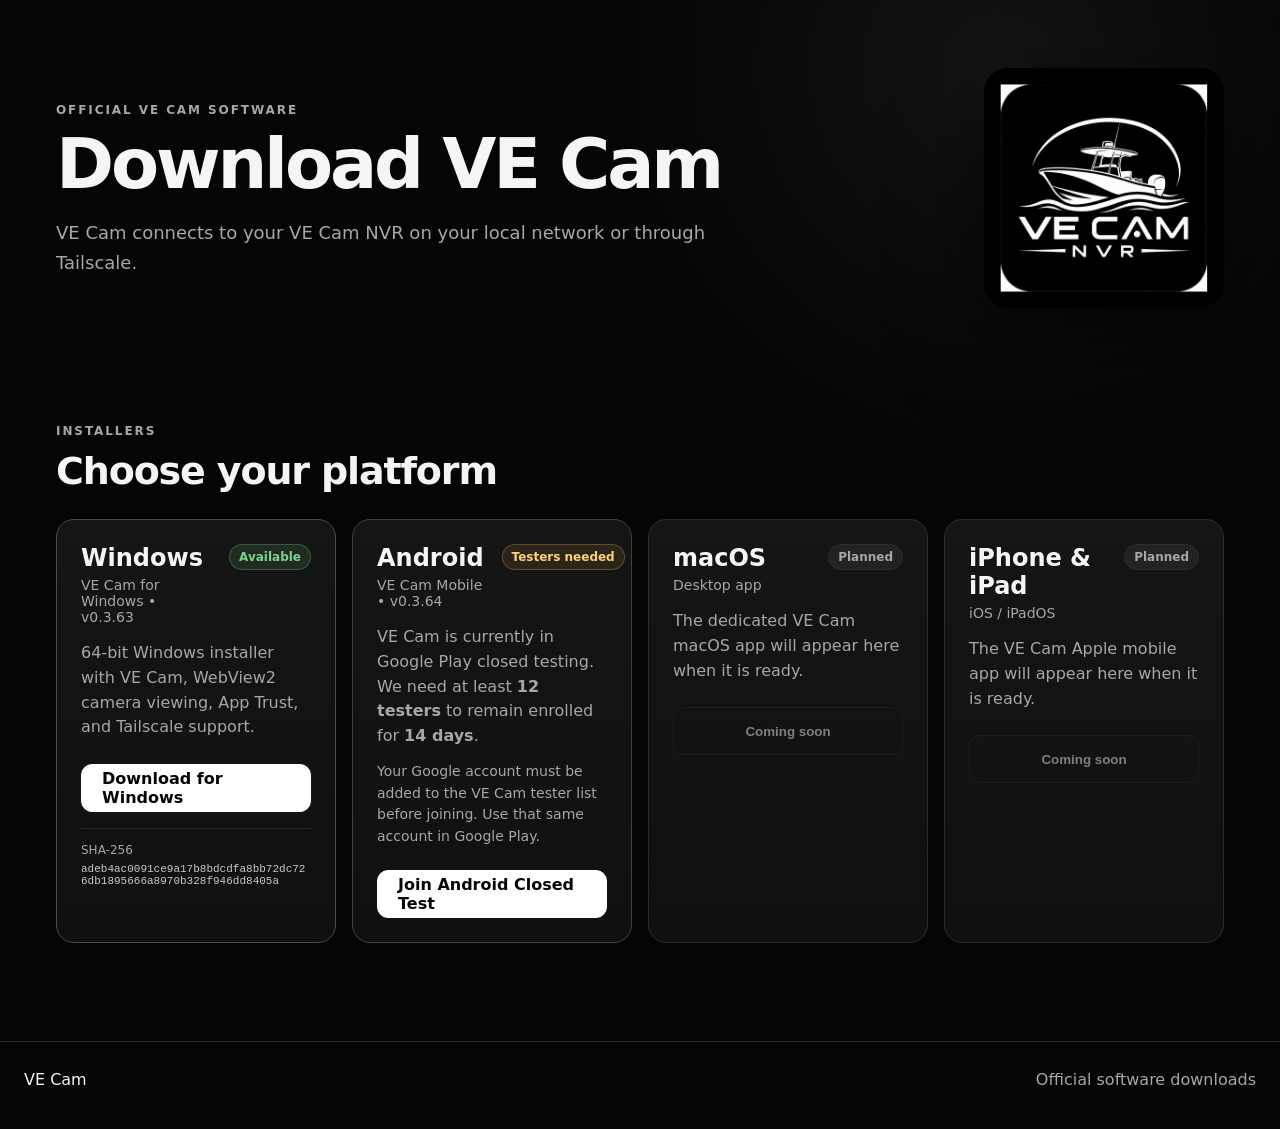
==== index.html @ 8020fef4 "Update Android version to v0.3.64" ====
﻿<!doctype html>
<html lang="en">
<head>
  <meta charset="utf-8">
  <meta name="viewport" content="width=device-width, initial-scale=1">
  <meta name="theme-color" content="#050505">
  <meta name="description" content="Official VE Cam downloads for Windows, Android, macOS, and iOS.">
  <title>VE Cam Downloads</title>
  <link rel="icon" href="assets/ve-cam-logo.png">
  <link rel="stylesheet" href="styles.css?v=6">
</head>
<body>
<main>
    <section class="hero">
      <div class="hero-copy">
        <span class="eyebrow">Official VE Cam software</span>
        <h1>Download VE Cam</h1>
        <p>VE Cam connects to your VE Cam NVR on your local network or through Tailscale.</p>
      </div>
      <img class="hero-logo" src="assets/ve-cam-logo.png" alt="">
    </section>

    <section id="downloads" class="downloads-section">
      <div class="section-heading">
        <span class="eyebrow">Installers</span>
        <h2>Choose your platform</h2>
      </div>

      <div class="download-grid">
        <article class="download-card featured">
          <div class="platform-row">
            <div>
              <div class="platform-name">Windows</div>
              <div class="version">VE Cam for Windows &bull; v0.3.63</div>
            </div>
            <span class="status available">Available</span>
          </div>
          <p>64-bit Windows installer with VE Cam, WebView2 camera viewing, App Trust, and Tailscale support.</p>
          <a class="download-button" href="https://github.com/Sanchez1337R/ve-cam-downloads/releases/download/v0.3.63/VE-Cam-Setup-v0.3.63.exe" download>
            Download for Windows
          </a>
          <div class="checksum">
            <span>SHA-256</span>
            <code>adeb4ac0091ce9a17b8bdcdfa8bb72dc726db1895666a8970b328f946dd8405a</code>
          </div>
        </article>

        <article class="download-card android-test">
          <div class="platform-row">
            <div>
              <div class="platform-name">Android</div>
              <div class="version">VE Cam Mobile &bull; v0.3.64</div>
            </div>
            <span class="status testing">Testers needed</span>
          </div>
          <p>VE Cam is currently in Google Play closed testing. We need at least <strong>12 testers</strong> to remain enrolled for <strong>14 days</strong>.</p>
          <p class="tester-note">Your Google account must be added to the VE Cam tester list before joining. Use that same account in Google Play.</p>
          <a class="download-button" href="https://play.google.com/apps/testing/com.vecam.nvr" target="_blank" rel="noopener noreferrer">
            Join Android Closed Test
          </a>
        </article>

        <article class="download-card">
          <div class="platform-row">
            <div>
              <div class="platform-name">macOS</div>
              <div class="version">Desktop app</div>
            </div>
            <span class="status planned">Planned</span>
          </div>
          <p>The dedicated VE Cam macOS app will appear here when it is ready.</p>
          <button class="download-button secondary disabled" disabled>Coming soon</button>
        </article>

        <article class="download-card">
          <div class="platform-row">
            <div>
              <div class="platform-name">iPhone & iPad</div>
              <div class="version">iOS / iPadOS</div>
            </div>
            <span class="status planned">Planned</span>
          </div>
          <p>The VE Cam Apple mobile app will appear here when it is ready.</p>
          <button class="download-button secondary disabled" disabled>Coming soon</button>
        </article>
      </div>
    </section>
</main>

  <footer>
    <div>VE Cam</div>
    <div class="footer-muted">Official software downloads</div>
  </footer>
</body>
</html>
---- styles.css ----
:root {
  color-scheme: dark;
  --bg: #050505;
  --panel: #101010;
  --panel-2: #151515;
  --border: #2c2c2c;
  --text: #f5f5f5;
  --muted: #a7a7a7;
  --accent: #ffffff;
  --green: #78d58b;
}

* { box-sizing: border-box; }

html { scroll-behavior: smooth; }

body {
  margin: 0;
  font-family: Inter, ui-sans-serif, system-ui, -apple-system, BlinkMacSystemFont, "Segoe UI", sans-serif;
  background:
    radial-gradient(circle at 78% 6%, rgba(255,255,255,.06), transparent 24rem),
    var(--bg);
  color: var(--text);
}

a { color: inherit; }

.site-header {
  max-width: 1120px;
  margin: 0 auto;
  padding: 22px 24px;
  display: flex;
  align-items: center;
}

.brand {
  display: flex;
  gap: 12px;
  align-items: center;
}

.brand img {
  width: 48px;
  height: 48px;
  border-radius: 12px;
}

.brand-name {
  font-size: 18px;
  font-weight: 750;
}

.brand-subtitle {
  color: var(--muted);
  font-size: 13px;
  margin-top: 2px;
}


main {
  max-width: 1120px;
  margin: 0 auto;
  padding: 0 24px 64px;
}

.hero {
  min-height: 470px;
  display: grid;
  grid-template-columns: 1.5fr .7fr;
  gap: 48px;
  align-items: center;
  padding: 68px 0 84px;
}

.hero h1 {
  font-size: clamp(48px, 8vw, 88px);
  line-height: .94;
  letter-spacing: -.05em;
  margin: 14px 0 24px;
}

.hero p {
  max-width: 650px;
  color: var(--muted);
  font-size: 18px;
  line-height: 1.65;
  margin: 0;
}

.hero-logo {
  width: min(100%, 310px);
  justify-self: end;
  border-radius: 28px;
  box-shadow: 0 30px 90px rgba(0,0,0,.55);
}

.eyebrow {
  text-transform: uppercase;
  letter-spacing: .16em;
  font-size: 12px;
  color: var(--muted);
  font-weight: 750;
}

.download-button {
  display: inline-flex;
  align-items: center;
  justify-content: center;
  min-height: 48px;
  padding: 0 20px;
  border-radius: 11px;
  border: 1px solid #fff;
  background: #fff;
  color: #050505;
  font-weight: 750;
  text-decoration: none;
  cursor: pointer;
}

.downloads-section {
  padding: 30px 0 34px;
}

.section-heading h2 {
  font-size: 38px;
  margin: 10px 0 26px;
  letter-spacing: -.03em;
}

.download-grid {
  display: grid;
  grid-template-columns: repeat(2, minmax(0, 1fr));
  gap: 18px;
}

.download-card {
  background: linear-gradient(180deg, var(--panel-2), var(--panel));
  border: 1px solid var(--border);
  border-radius: 18px;
}

.download-card {
  padding: 24px;
}

.download-card.featured {
  border-color: #4b4b4b;
}

.platform-row {
  display: flex;
  gap: 18px;
  justify-content: space-between;
  align-items: flex-start;
}

.platform-name {
  font-size: 24px;
  font-weight: 780;
}

.version {
  color: var(--muted);
  margin-top: 5px;
  font-size: 14px;
}

.status {
  border-radius: 999px;
  padding: 5px 9px;
  font-size: 12px;
  font-weight: 750;
  white-space: nowrap;
}

.status.available {
  background: rgba(120,213,139,.12);
  color: var(--green);
  border: 1px solid rgba(120,213,139,.28);
}

.status.planned {
  background: rgba(255,255,255,.06);
  color: var(--muted);
  border: 1px solid var(--border);
}

.status.testing {
  background: rgba(255, 190, 80, .10);
  color: #ffd27a;
  border: 1px solid rgba(255, 190, 80, .26);
}

.android-test {
  border-color: #4a402d;
}

.tester-note {
  font-size: 14px;
  margin-top: -4px;
}

.download-card p {
  color: var(--muted);
  line-height: 1.55;
  min-height: 70px;
}

.download-button {
  width: 100%;
  margin-top: 8px;
}

.download-button.secondary {
  background: transparent;
  color: var(--text);
  border-color: var(--border);
}

.disabled {
  opacity: .48;
  cursor: not-allowed;
  pointer-events: none;
}

.checksum {
  margin-top: 16px;
  border-top: 1px solid var(--border);
  padding-top: 14px;
}

.checksum span {
  display: block;
  color: var(--muted);
  font-size: 12px;
  margin-bottom: 6px;
}

.checksum code {
  display: block;
  word-break: break-all;
  font-size: 11px;
  color: #c9c9c9;
}


footer {
  max-width: 1120px;
  margin: 0 auto;
  border-top: 1px solid var(--border);
  padding: 28px 24px 40px;
  display: flex;
  justify-content: space-between;
  gap: 20px;
}

.footer-muted { color: var(--muted); }

@media (max-width: 780px) {
  .hero {
    grid-template-columns: 1fr;
    padding-top: 40px;
  }

  .hero-logo {
    width: 180px;
    justify-self: start;
  }

  .download-grid {
    grid-template-columns: 1fr;
  }

  .download-card p {
    min-height: auto;
  }
}

/* BEGIN VE CAM WEBSITE V5 HERO CLEANUP */

/* Cleaner hero: smaller title/logo and less empty vertical space. */
.hero {
  min-height: 390px;
  grid-template-columns: 1.55fr .55fr;
  gap: 34px;
  padding: 52px 0 66px;
}

.hero h1 {
  font-size: clamp(44px, 6vw, 70px);
  line-height: .98;
  letter-spacing: -.045em;
  margin: 12px 0 20px;
}

.hero-logo {
  width: min(100%, 240px);
  justify-self: end;
  border-radius: 24px;
}

@media (max-width: 780px) {
  .hero {
    min-height: auto;
    grid-template-columns: 1fr;
    gap: 28px;
    padding: 38px 0 52px;
  }

  .hero h1 {
    font-size: clamp(42px, 12vw, 58px);
  }

  .hero-logo {
    width: 155px;
    justify-self: start;
  }
}

/* END VE CAM WEBSITE V5 HERO CLEANUP */

/* VE Cam v6 - four platform cards across on desktop */
@media (min-width: 850px) {
  .download-grid {
    grid-template-columns: repeat(4, minmax(0, 1fr)) !important;
  }

  main,
  .site-header,
  footer {
    max-width: 1500px !important;
  }
}

@media (max-width: 849px) {
  .download-grid {
    grid-template-columns: repeat(2, minmax(0, 1fr)) !important;
  }
}

@media (max-width: 600px) {
  .download-grid {
    grid-template-columns: 1fr !important;
  }
}

/* BEGIN VE CAM WEBSITE V6 FOUR-COLUMN DESKTOP */

/* Use the available desktop width so all four platform cards sit side-by-side. */
@media (min-width: 1000px) {
  main {
    max-width: 1500px !important;
    width: calc(100% - 64px) !important;
  }

  .download-grid {
    display: grid !important;
    grid-template-columns: repeat(4, minmax(0, 1fr)) !important;
    gap: 16px !important;
  }

  .download-card {
    min-width: 0 !important;
  }
}

/* Tablets keep two cards per row. */
@media (min-width: 650px) and (max-width: 999px) {
  .download-grid {
    grid-template-columns: repeat(2, minmax(0, 1fr)) !important;
  }
}

/* Phones use one card per row. */
@media (max-width: 649px) {
  .download-grid {
    grid-template-columns: 1fr !important;
  }
}

/* END VE CAM WEBSITE V6 FOUR-COLUMN DESKTOP */
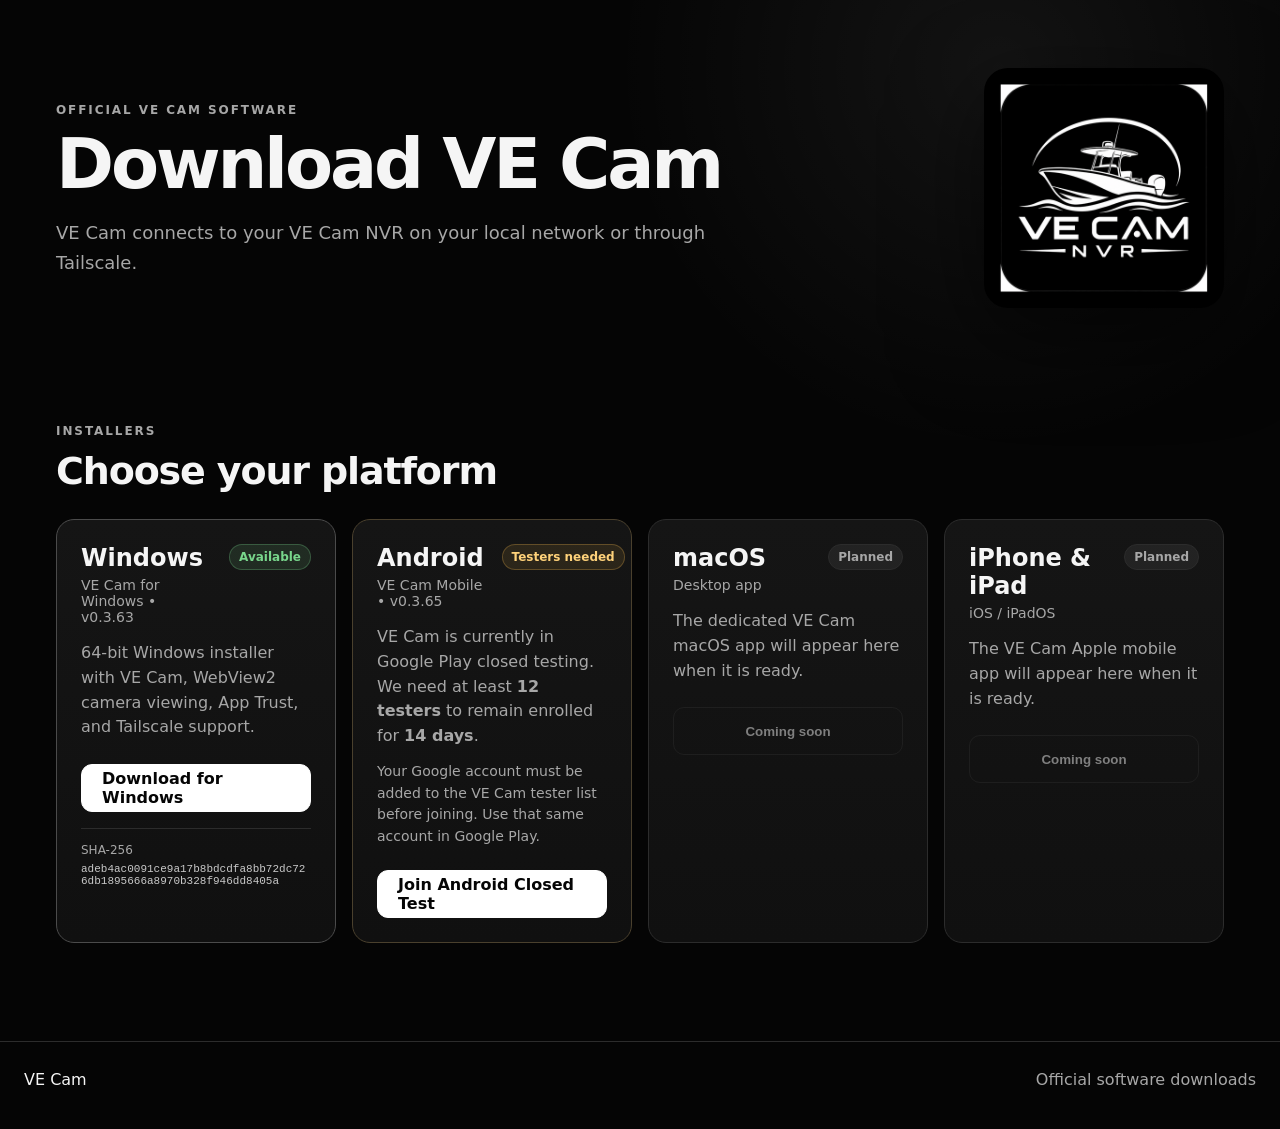
==== commit f99a0433: "Update Android VE Cam to v0.3.65" ====
--- a/index.html
+++ b/index.html
@@ -49,7 +49,7 @@
           <div class="platform-row">
             <div>
               <div class="platform-name">Android</div>
-              <div class="version">VE Cam Mobile &bull; v0.3.64</div>
+              <div class="version">VE Cam Mobile &bull; v0.3.65</div>
             </div>
             <span class="status testing">Testers needed</span>
           </div>
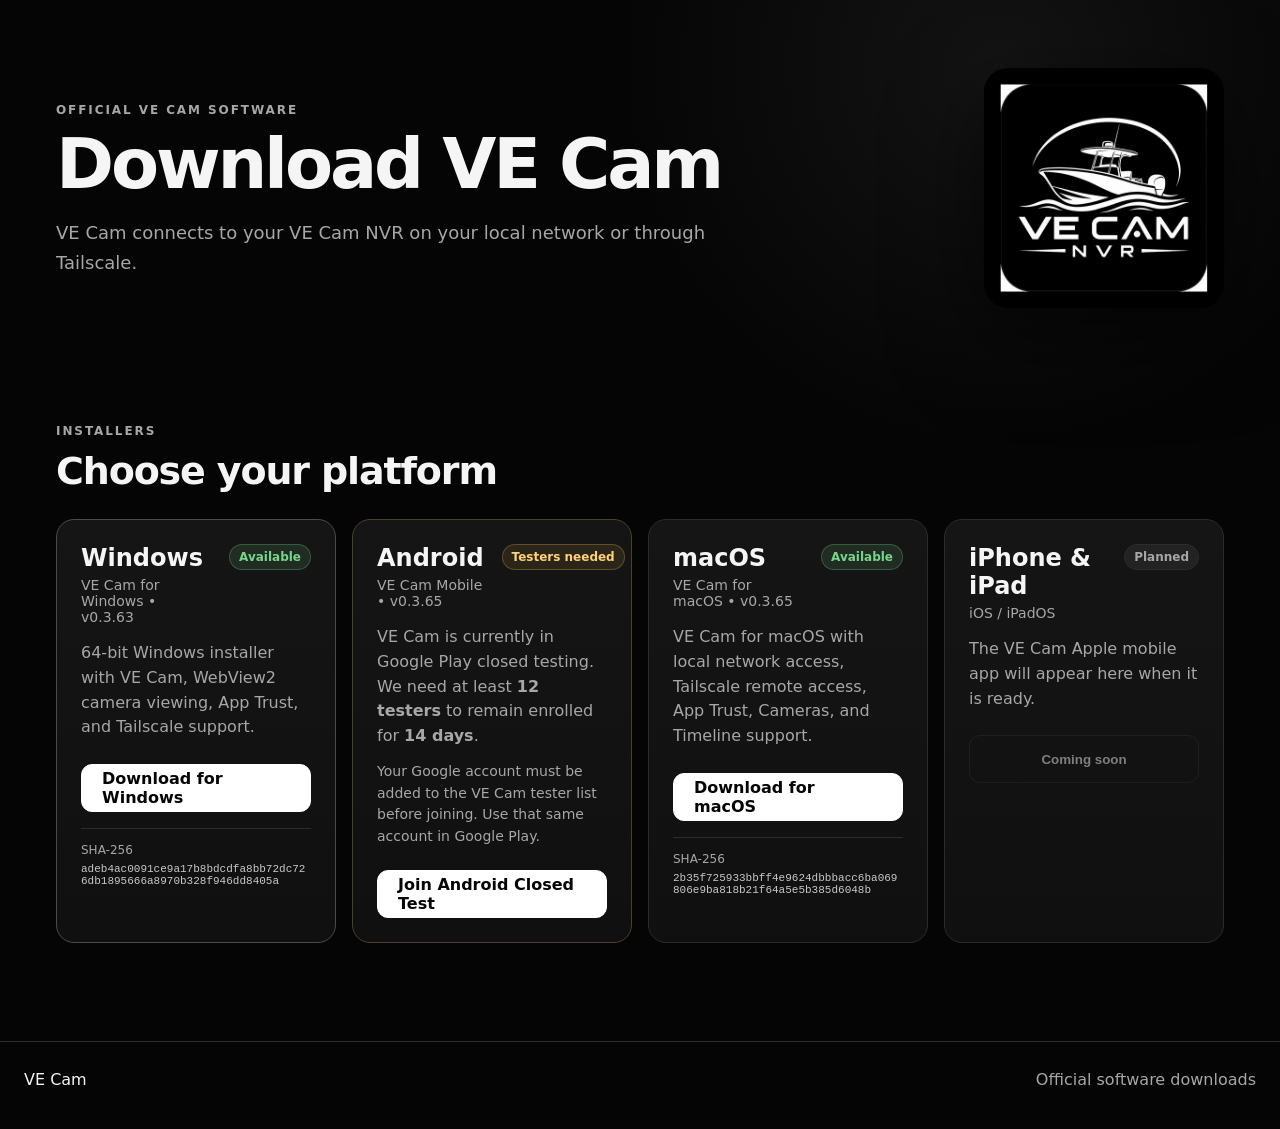
==== commit 4cf4378c: "Publish macOS v0.3.65 download" ====
--- a/index.html
+++ b/index.html
@@ -64,12 +64,18 @@
           <div class="platform-row">
             <div>
               <div class="platform-name">macOS</div>
-              <div class="version">Desktop app</div>
+              <div class="version">VE Cam for macOS &bull; v0.3.65</div>
             </div>
-            <span class="status planned">Planned</span>
+            <span class="status available">Available</span>
           </div>
-          <p>The dedicated VE Cam macOS app will appear here when it is ready.</p>
-          <button class="download-button secondary disabled" disabled>Coming soon</button>
+          <p>VE Cam for macOS with local network access, Tailscale remote access, App Trust, Cameras, and Timeline support.</p>
+          <a class="download-button" href="https://github.com/Sanchez1337R/ve-cam-downloads/releases/download/v0.3.65/VE-Cam-NVR-v0.3.65-macOS.dmg" download>
+            Download for macOS
+          </a>
+          <div class="checksum">
+            <span>SHA-256</span>
+            <code>2b35f725933bbff4e9624dbbbacc6ba069806e9ba818b21f64a5e5b385d6048b</code>
+          </div>
         </article>
 
         <article class="download-card">
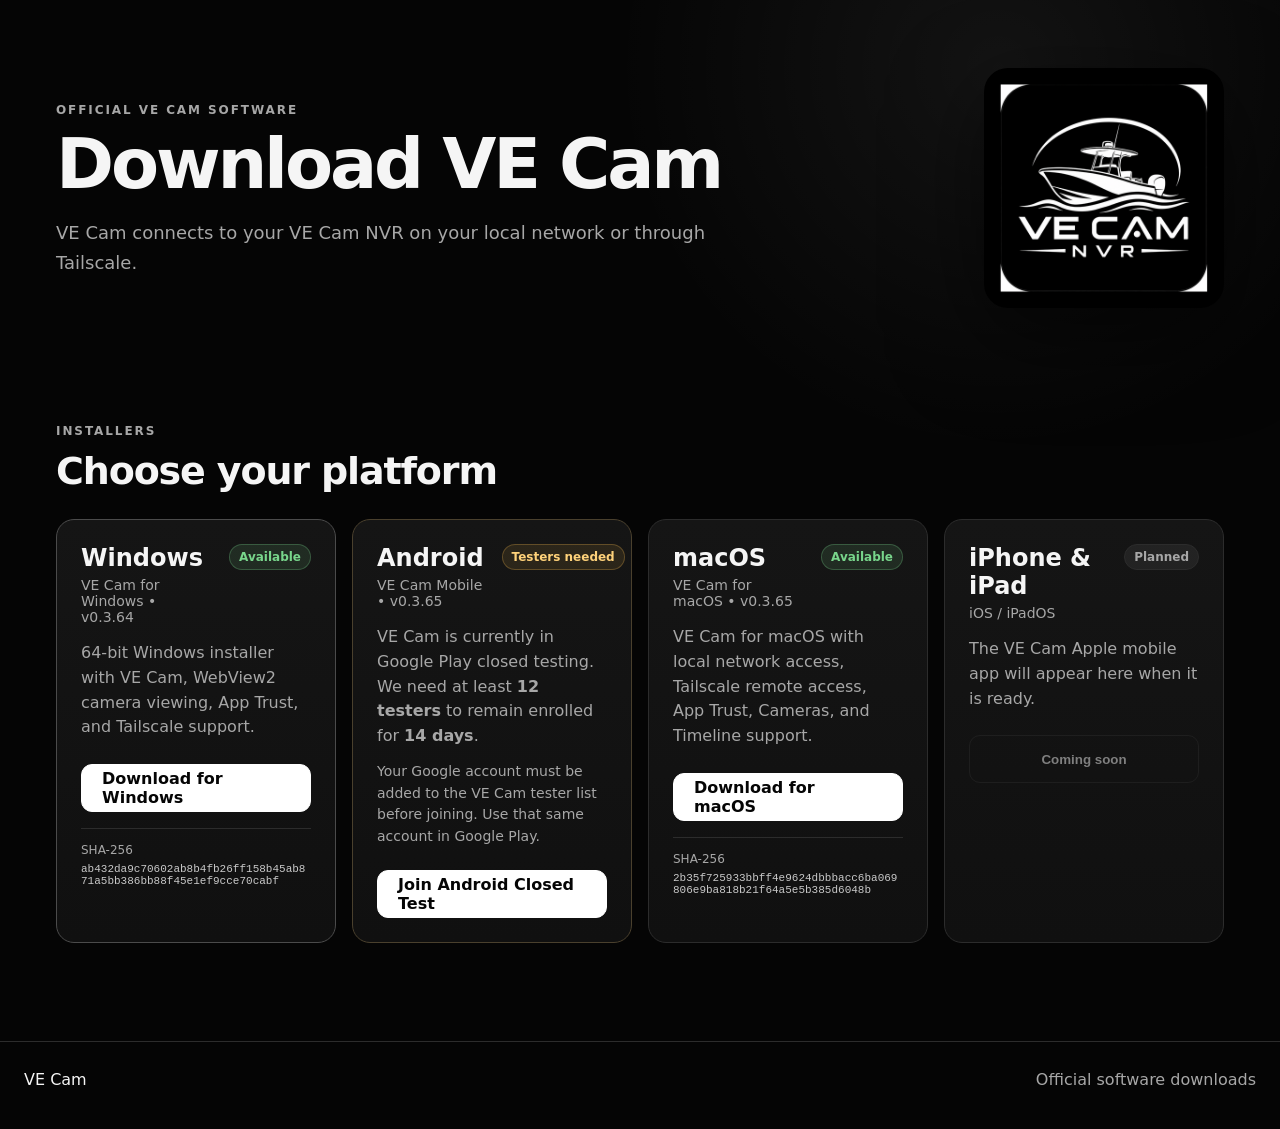
==== commit b1a267d5: "Update Windows download to v0.3.64" ====
--- a/index.html
+++ b/index.html
@@ -31,17 +31,17 @@
           <div class="platform-row">
             <div>
               <div class="platform-name">Windows</div>
-              <div class="version">VE Cam for Windows &bull; v0.3.63</div>
+              <div class="version">VE Cam for Windows &bull; v0.3.64</div>
             </div>
             <span class="status available">Available</span>
           </div>
           <p>64-bit Windows installer with VE Cam, WebView2 camera viewing, App Trust, and Tailscale support.</p>
-          <a class="download-button" href="https://github.com/Sanchez1337R/ve-cam-downloads/releases/download/v0.3.63/VE-Cam-Setup-v0.3.63.exe" download>
+          <a class="download-button" href="https://github.com/Sanchez1337R/ve-cam-downloads/releases/download/v0.3.64/VE-Cam-Setup-v0.3.64.exe" download>
             Download for Windows
           </a>
           <div class="checksum">
             <span>SHA-256</span>
-            <code>adeb4ac0091ce9a17b8bdcdfa8bb72dc726db1895666a8970b328f946dd8405a</code>
+            <code>ab432da9c70602ab8b4fb26ff158b45ab871a5bb386bb88f45e1ef9cce70cabf</code>
           </div>
         </article>
 
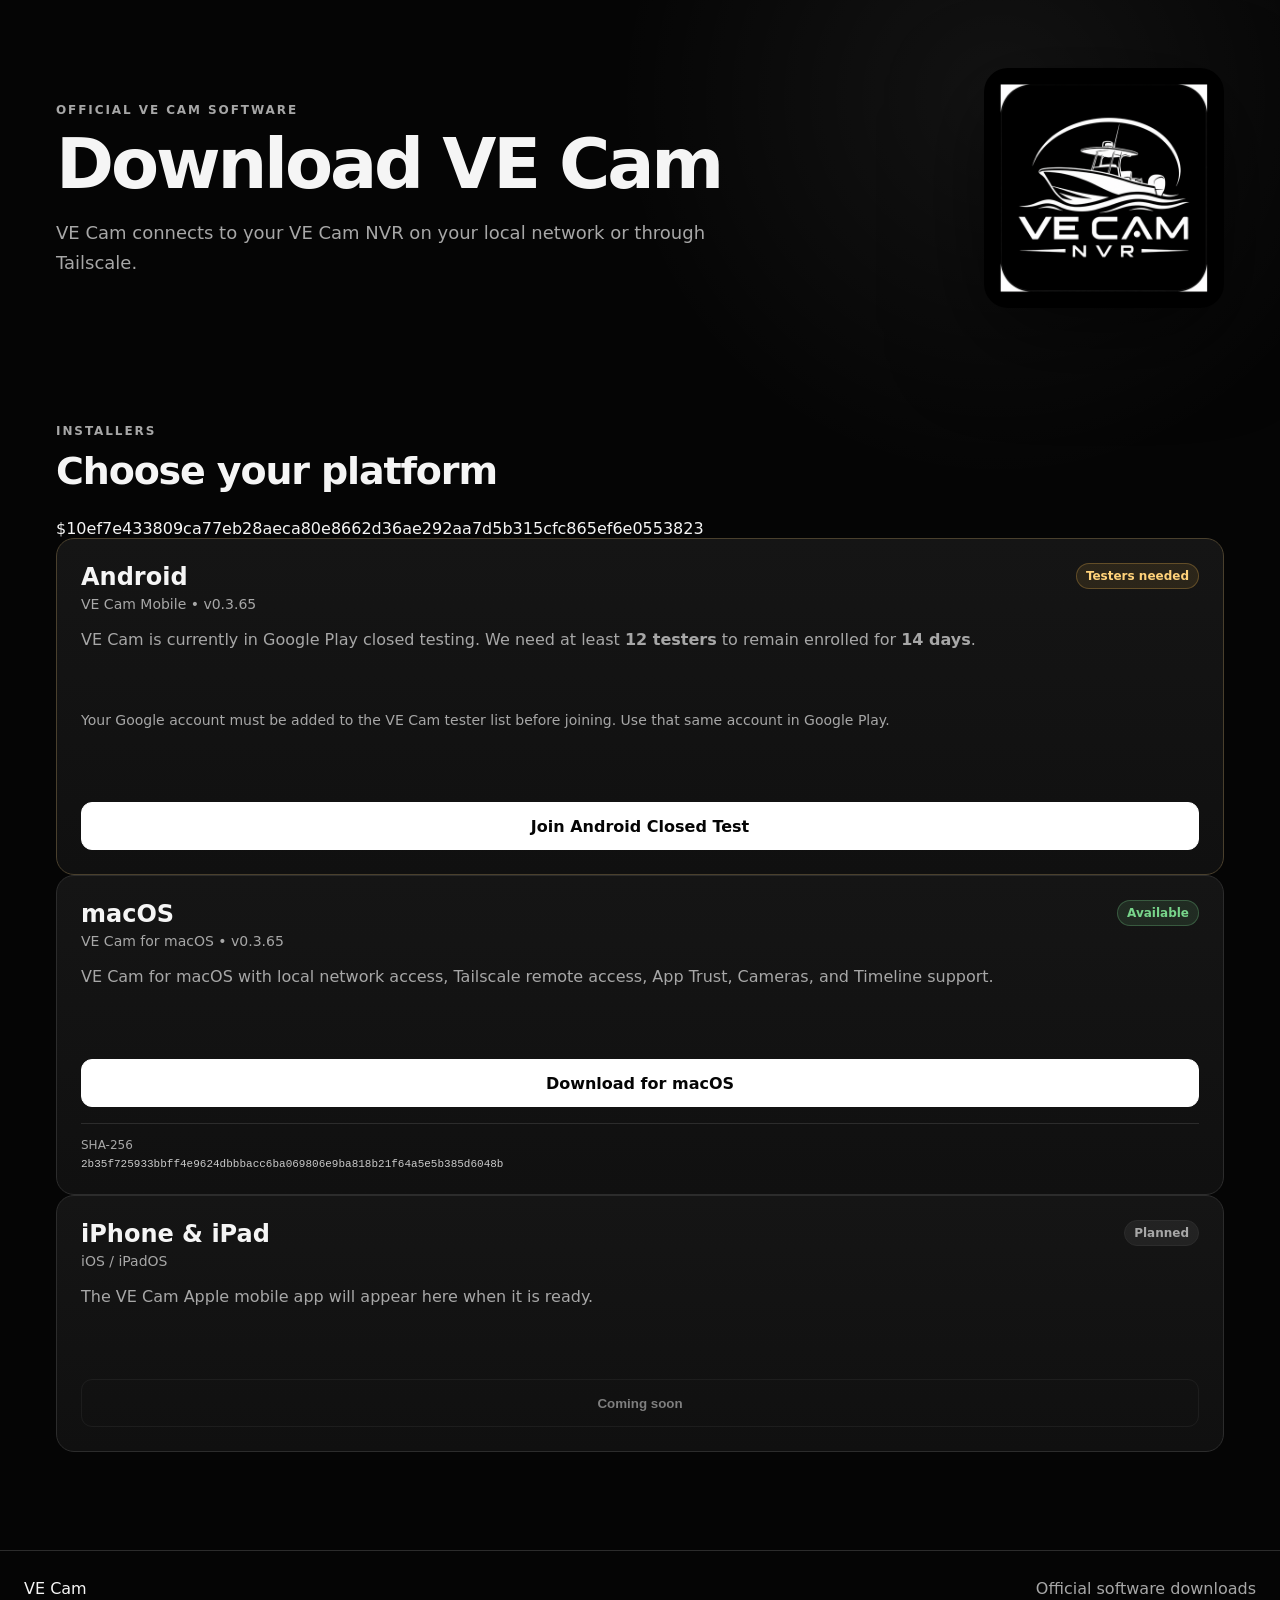
==== commit f882661a: "Update Windows download to v0.3.69" ====
--- a/index.html
+++ b/index.html
@@ -1,4 +1,4 @@
-﻿<!doctype html>
+<!doctype html>
 <html lang="en">
 <head>
   <meta charset="utf-8">
@@ -27,21 +27,7 @@
       </div>
 
       <div class="download-grid">
-        <article class="download-card featured">
-          <div class="platform-row">
-            <div>
-              <div class="platform-name">Windows</div>
-              <div class="version">VE Cam for Windows &bull; v0.3.64</div>
-            </div>
-            <span class="status available">Available</span>
-          </div>
-          <p>64-bit Windows installer with VE Cam, WebView2 camera viewing, App Trust, and Tailscale support.</p>
-          <a class="download-button" href="https://github.com/Sanchez1337R/ve-cam-downloads/releases/download/v0.3.64/VE-Cam-Setup-v0.3.64.exe" download>
-            Download for Windows
-          </a>
-          <div class="checksum">
-            <span>SHA-256</span>
-            <code>ab432da9c70602ab8b4fb26ff158b45ab871a5bb386bb88f45e1ef9cce70cabf</code>
+        $10ef7e433809ca77eb28aeca80e8662d36ae292aa7d5b315cfc865ef6e0553823</code>
           </div>
         </article>
 
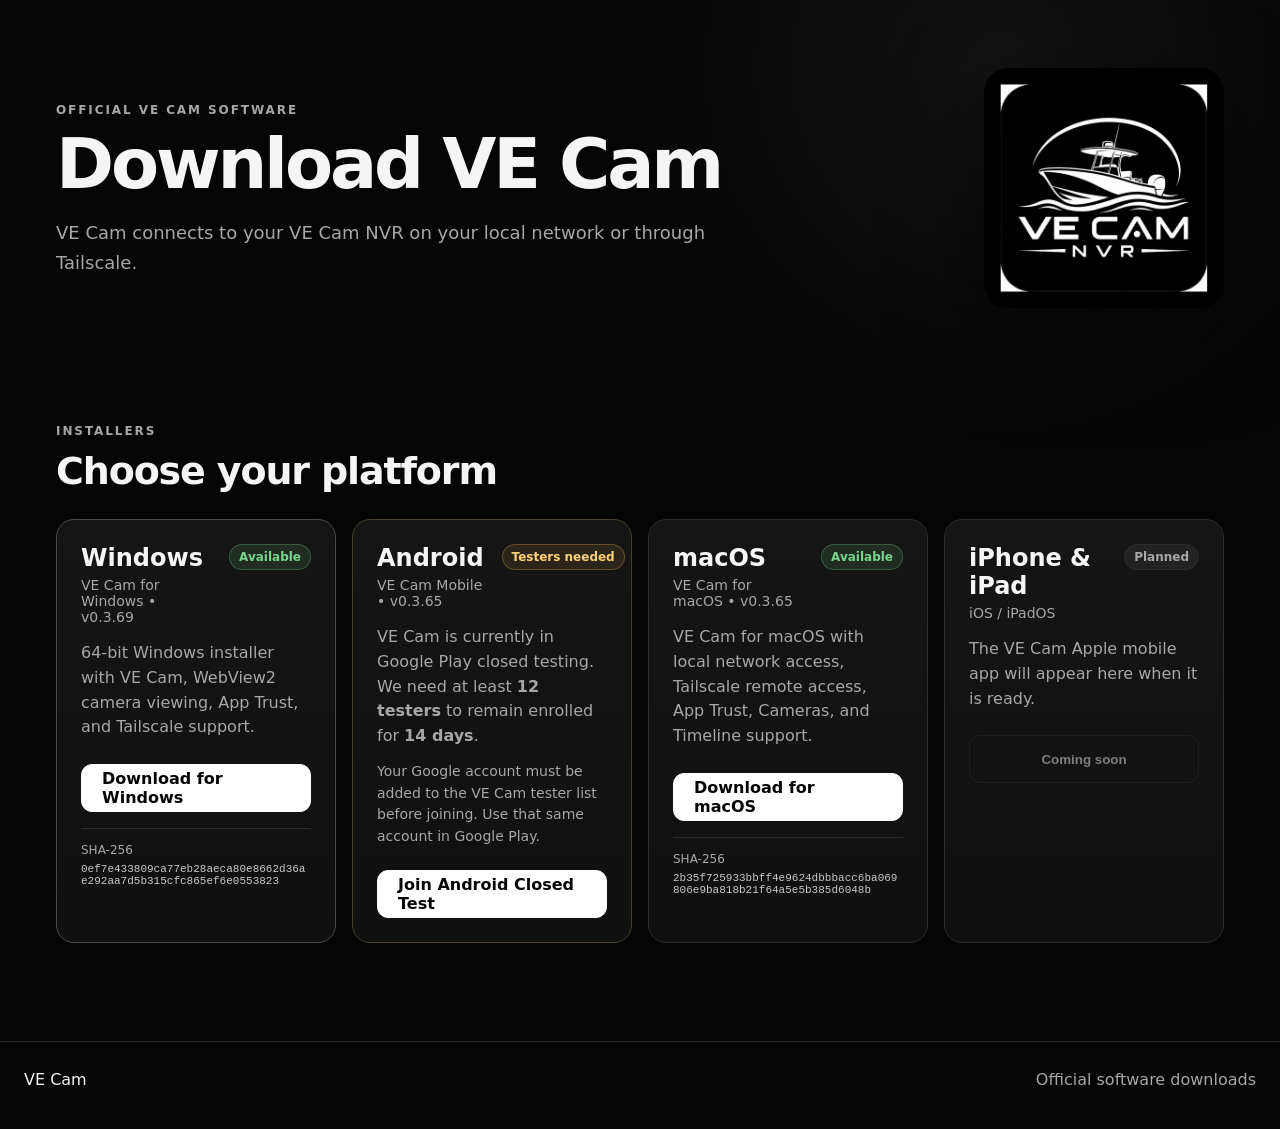
==== commit ac5a5c36: "Repair Windows v0.3.69 download card" ====
--- a/index.html
+++ b/index.html
@@ -27,7 +27,21 @@
       </div>
 
       <div class="download-grid">
-        $10ef7e433809ca77eb28aeca80e8662d36ae292aa7d5b315cfc865ef6e0553823</code>
+        <article class="download-card featured">
+          <div class="platform-row">
+            <div>
+              <div class="platform-name">Windows</div>
+              <div class="version">VE Cam for Windows &bull; v0.3.69</div>
+            </div>
+            <span class="status available">Available</span>
+          </div>
+          <p>64-bit Windows installer with VE Cam, WebView2 camera viewing, App Trust, and Tailscale support.</p>
+          <a class="download-button" href="https://github.com/Sanchez1337R/ve-cam-downloads/releases/download/v0.3.69/VE-Cam-Setup-v0.3.69.exe" download>
+            Download for Windows
+          </a>
+          <div class="checksum">
+            <span>SHA-256</span>
+            <code>0ef7e433809ca77eb28aeca80e8662d36ae292aa7d5b315cfc865ef6e0553823</code>
           </div>
         </article>
 
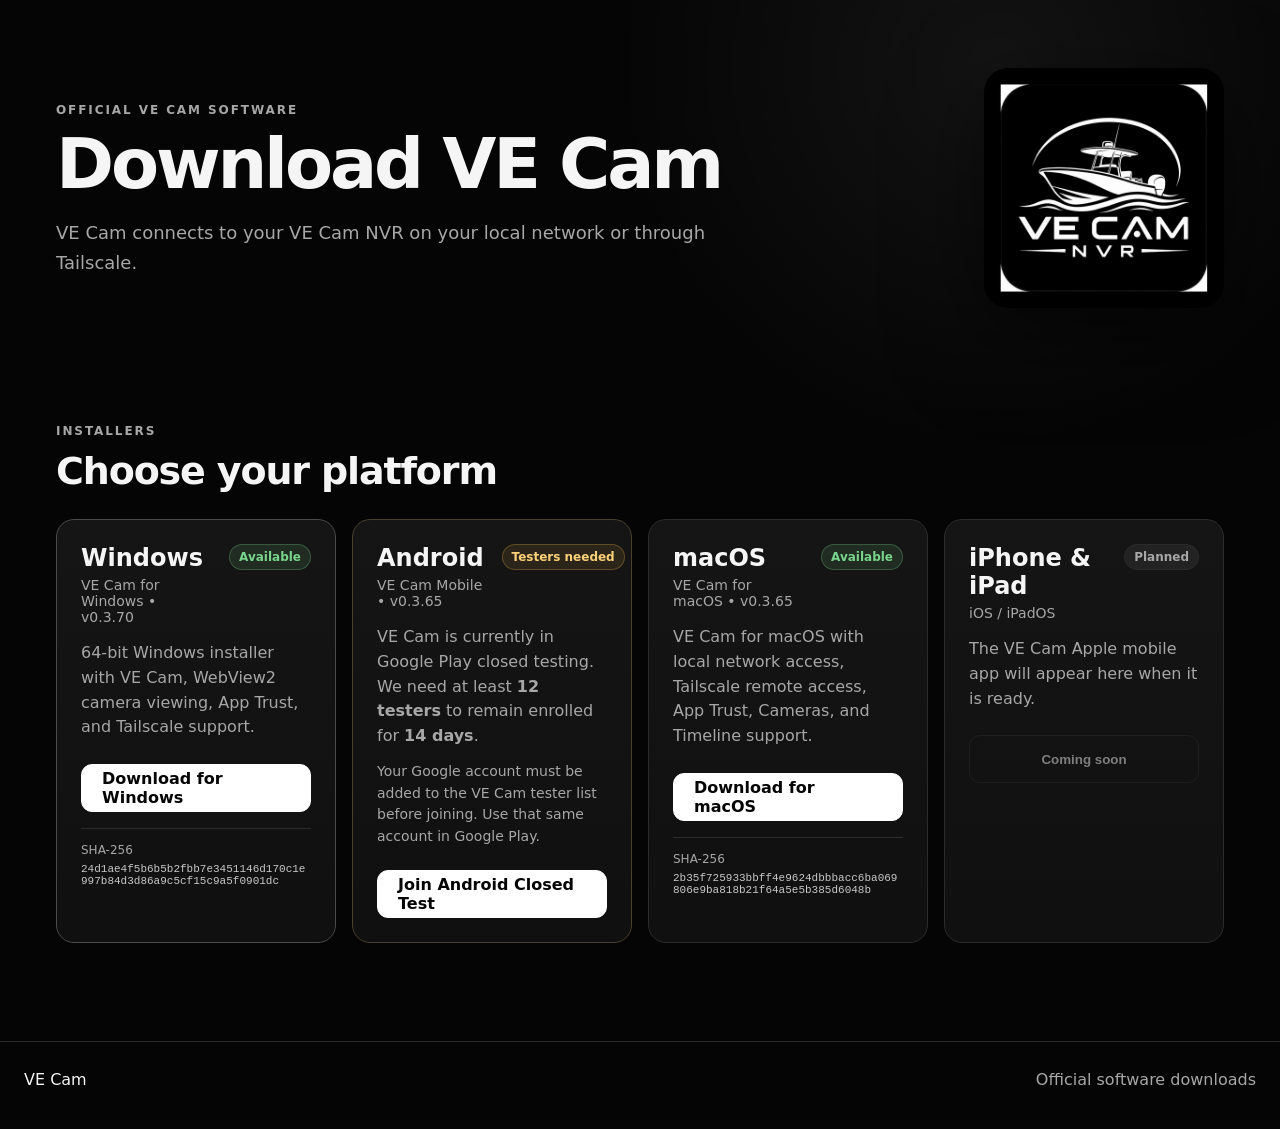
==== commit 49b51206: "Update Windows download to v0.3.70" ====
--- a/index.html
+++ b/index.html
@@ -31,17 +31,17 @@
           <div class="platform-row">
             <div>
               <div class="platform-name">Windows</div>
-              <div class="version">VE Cam for Windows &bull; v0.3.69</div>
+              <div class="version">VE Cam for Windows &bull; v0.3.70</div>
             </div>
             <span class="status available">Available</span>
           </div>
           <p>64-bit Windows installer with VE Cam, WebView2 camera viewing, App Trust, and Tailscale support.</p>
-          <a class="download-button" href="https://github.com/Sanchez1337R/ve-cam-downloads/releases/download/v0.3.69/VE-Cam-Setup-v0.3.69.exe" download>
+          <a class="download-button" href="https://github.com/Sanchez1337R/ve-cam-downloads/releases/download/v0.3.70/VE-Cam-Setup-v0.3.70.exe" download>
             Download for Windows
           </a>
           <div class="checksum">
             <span>SHA-256</span>
-            <code>0ef7e433809ca77eb28aeca80e8662d36ae292aa7d5b315cfc865ef6e0553823</code>
+            <code>24d1ae4f5b6b5b2fbb7e3451146d170c1e997b84d3d86a9c5cf15c9a5f0901dc</code>
           </div>
         </article>
 
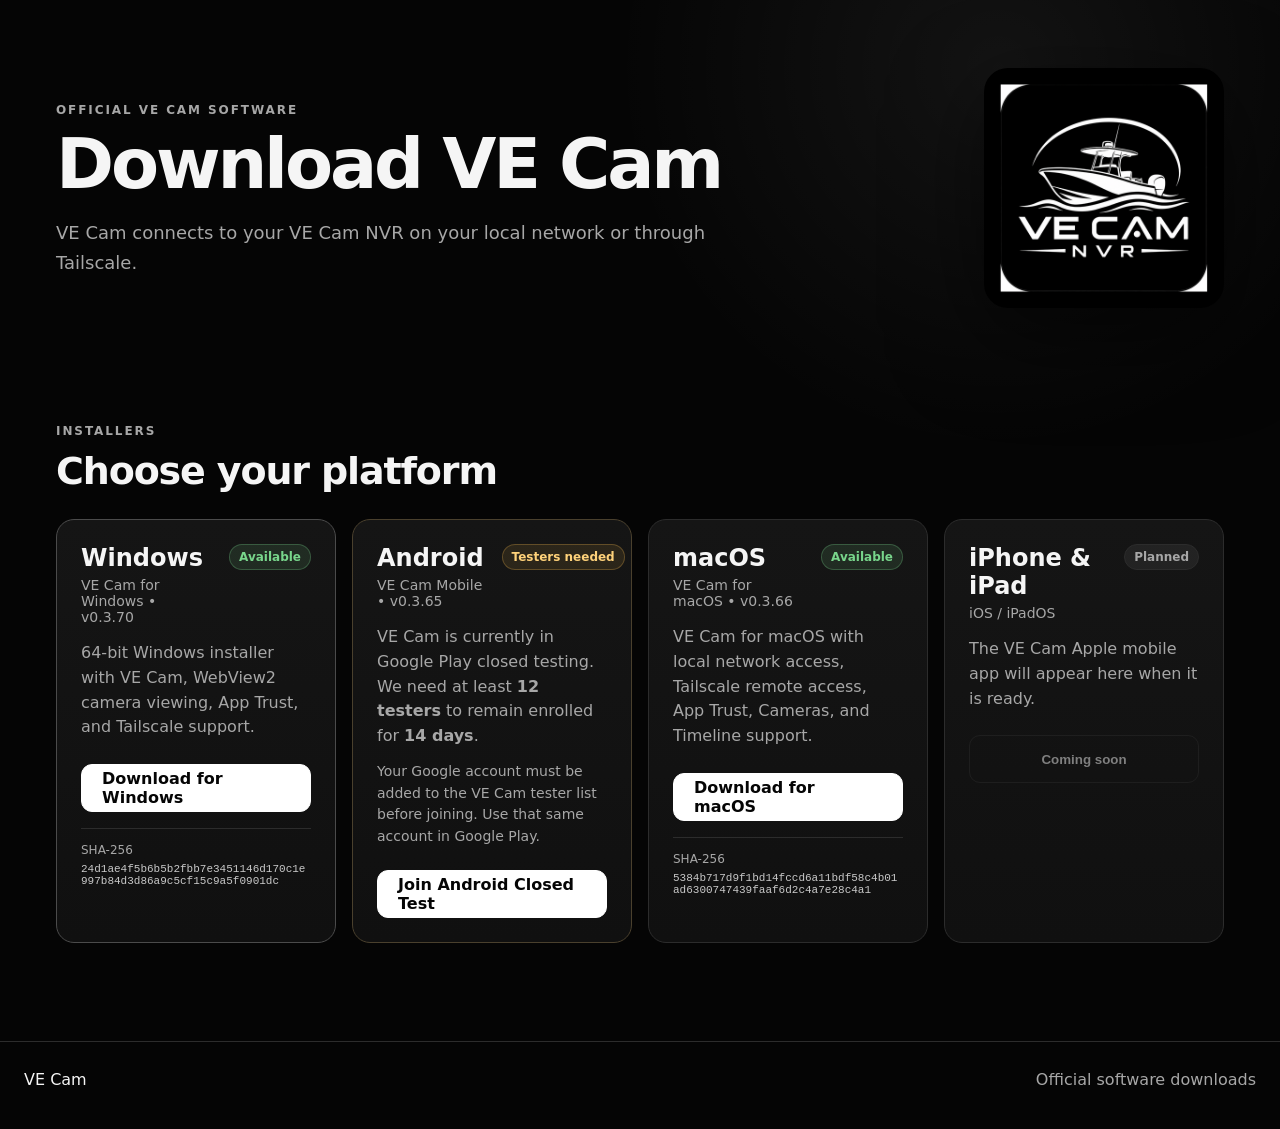
==== commit 278c288b: "Update macOS download to v0.3.66" ====
--- a/index.html
+++ b/index.html
@@ -64,17 +64,17 @@
           <div class="platform-row">
             <div>
               <div class="platform-name">macOS</div>
-              <div class="version">VE Cam for macOS &bull; v0.3.65</div>
+              <div class="version">VE Cam for macOS &bull; v0.3.66</div>
             </div>
             <span class="status available">Available</span>
           </div>
           <p>VE Cam for macOS with local network access, Tailscale remote access, App Trust, Cameras, and Timeline support.</p>
-          <a class="download-button" href="https://github.com/Sanchez1337R/ve-cam-downloads/releases/download/v0.3.65/VE-Cam-NVR-v0.3.65-macOS.dmg" download>
+          <a class="download-button" href="https://github.com/Sanchez1337R/ve-cam-downloads/releases/download/v0.3.66/VE-Cam-NVR-v0.3.66-macOS.dmg" download>
             Download for macOS
           </a>
           <div class="checksum">
             <span>SHA-256</span>
-            <code>2b35f725933bbff4e9624dbbbacc6ba069806e9ba818b21f64a5e5b385d6048b</code>
+            <code>5384b717d9f1bd14fccd6a11bdf58c4b01ad6300747439faaf6d2c4a7e28c4a1</code>
           </div>
         </article>
 
